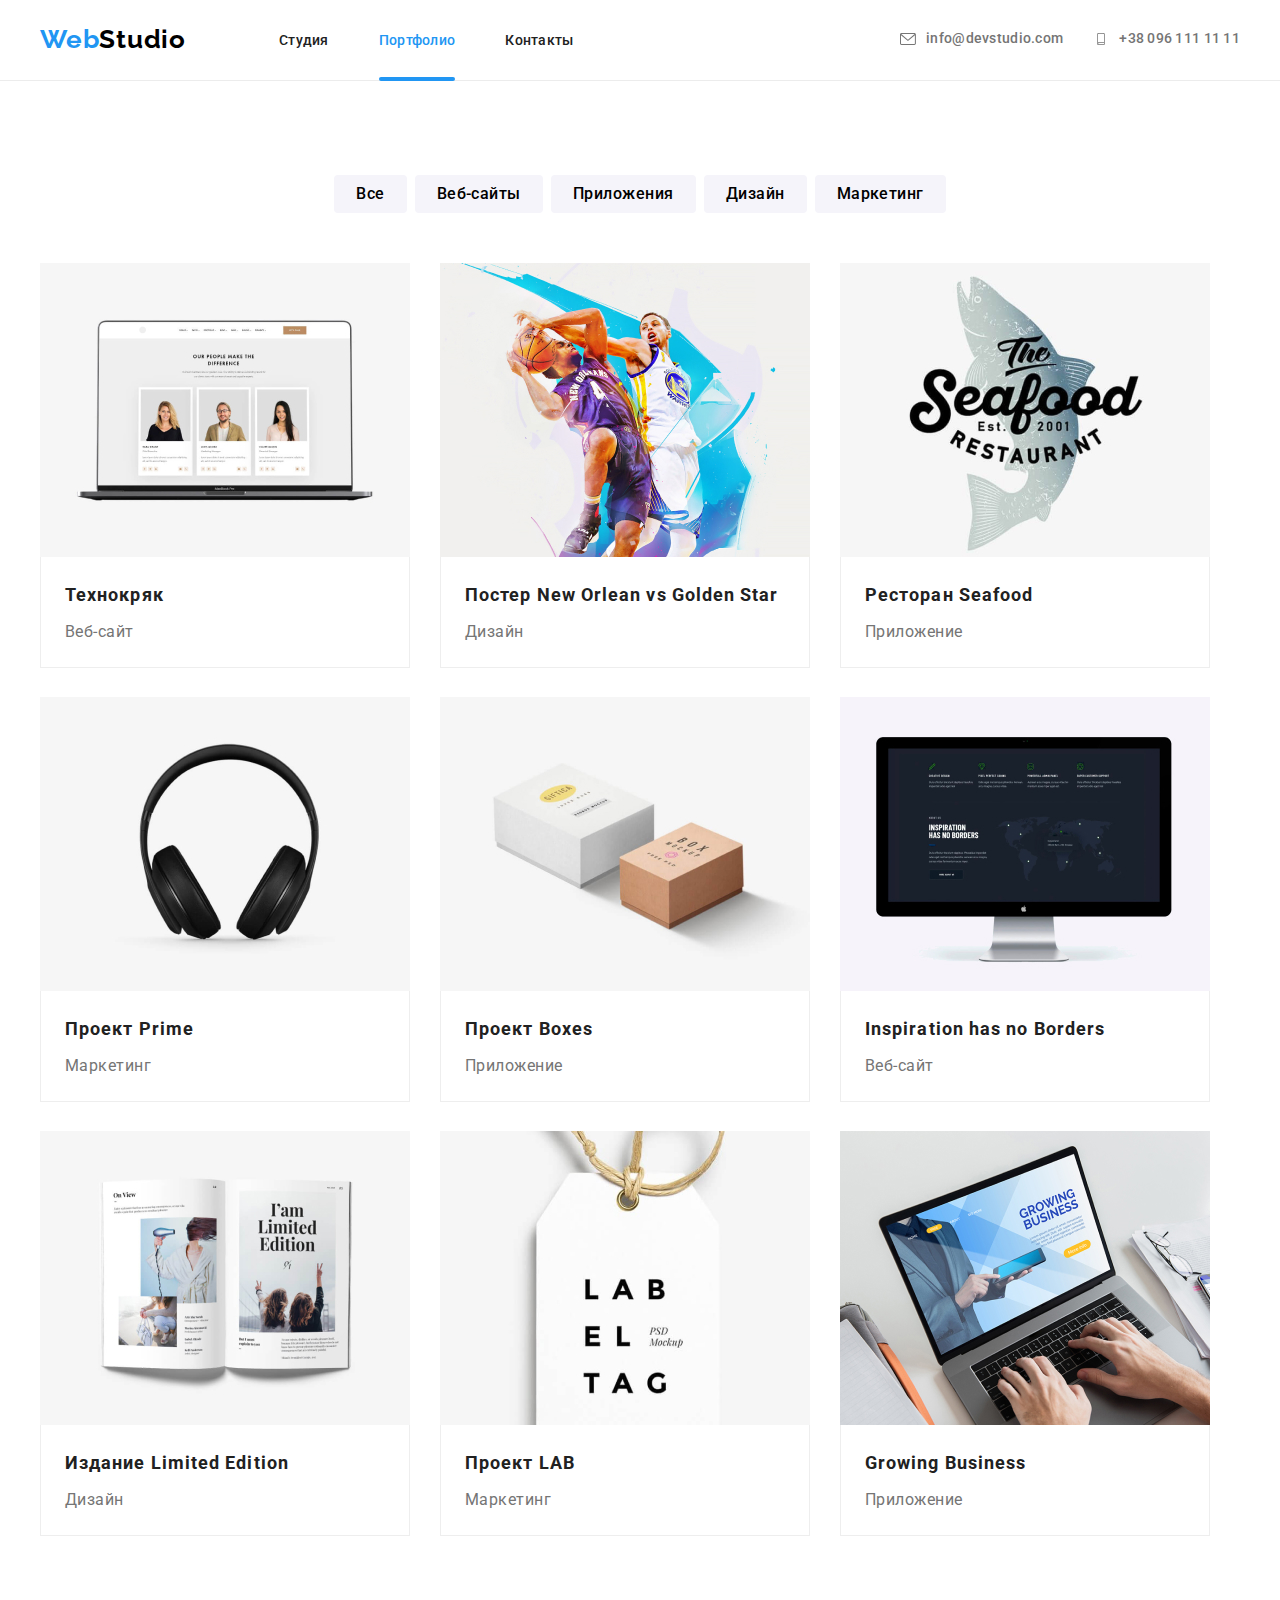
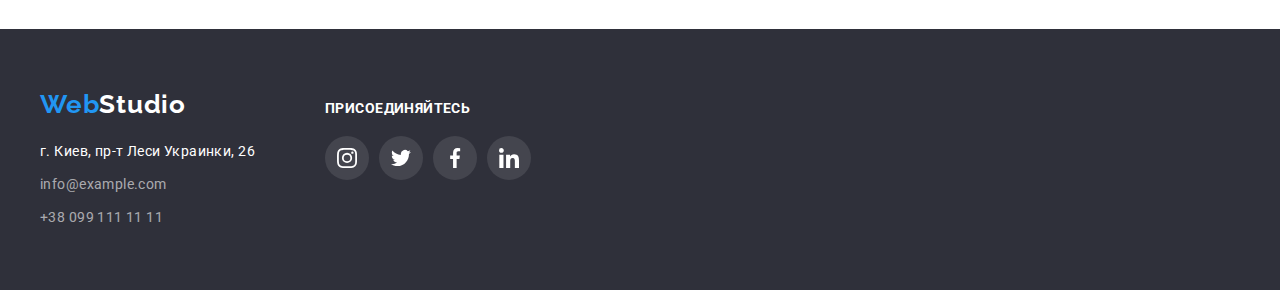
==== portfolio.html @ 54ebe290 "додала файли" ====
<!DOCTYPE html>
<html lang="ru">
<head>
  <meta charset="UTF-8">
  <meta http-equiv="X-UA-Compatible" content="IE=edge">
  <meta name="viewport" content="width=device-width, initial-scale=1.0">
  <title>WebStudio</title>
  <link rel="preconnect" href="https://fonts.googleapis.com">
  <link rel="preconnect" href="https://fonts.gstatic.com" crossorigin>
  <link href="https://fonts.googleapis.com/css2?family=Raleway:wght@700&family=Roboto:wght@400;500;700;900&display=swap"
    rel="stylesheet">
  <link rel="stylesheet" href="https://cdnjs.cloudflare.com/ajax/libs/modern-normalize/1.1.0/modern-normalize.min.css"
    integrity="sha512-wpPYUAdjBVSE4KJnH1VR1HeZfpl1ub8YT/NKx4PuQ5NmX2tKuGu6U/JRp5y+Y8XG2tV+wKQpNHVUX03MfMFn9Q=="
    crossorigin="anonymous" referrerpolicy="no-referrer" />
  <link rel="stylesheet" href="./css/styles.css">
</head>
<body>
  <header class="hdr">
    <div class="container hdr-nav-contact">
      <nav class="hdr-nav">
        <a class="logo" href="./index.html"><span>Web</span>Studio</a>
        <!-- Навігація на інші сторінки -->
        <ul class="site-nav list">
          <li class="item"><a class="link" href="./index.html">Студия</a></li>
          <li class="item"><a class="link current" href="./portfolio.html">Портфолио</a></li>
          <li class="item"><a class="link" href="">Контакты</a></li>
        </ul>
      </nav>
      <ul class="hdr-contact list">
        <li class="item">
          <a class="hdr-link mail" href="mailto:info@devstudio.com"><svg class="hdr-icon-mail">
              <use href="./images/icons/symbol-defs.svg#icon-envelope"></use>
            </svg>info@devstudio.com</a>
        </li>
        <li class="item">
          <a class="hdr-link tel" href="tel:+380961111111"><svg class="hdr-icon-tel">
              <use href="./images/icons/symbol-defs.svg#icon-smartphone"></use>
            </svg>+38 096 111 11 11</a>
        </li>
      </ul>
    </div>
  </header>
  <!-- Унікальний контент -->
<main>

<section class="portfolio-section">
  <div class="container">
  <h1 class="portf-title">Портфолио</h1>
  <ul class="buttons-portf list">
    <li class="item"><button class="btn-portf" type="button">Все</button></li>
    <li class="item"><button class="btn-portf" type="button">Веб-сайты</button></li>
    <li class="item"><button class="btn-portf" type="button">Приложения</button></li>
    <li class="item"><button class="btn-portf" type="button">Дизайн</button></li>
    <li class="item"><button class="btn-portf" type="button">Маркетинг</button></li>
  </ul>
  <ul class="portfolio-list list">
    <li class="item"><a href=""><div class="portf-thumb">
      <img class="portf-card" src="./images/portfolio/img.jpg" width="370" alt="Технокряк">
      <p class="portf-overlay">
        Ресурс предлагает комплексные предложения с разным уровнем функционала и сервисов. Все это позволит посетителю
        получить
        исчерпывающие сведения о компании или частном лице.
      </p>
    </div>
      <div class="card-border">
        <h2 class="portf-list-title" >Технокряк</h2>
      <p class="portf-list-text">Веб-сайт</p>
      </div></a>
    </li>
    <li class="item"><a href="">
      <div class="portf-thumb">
      <img class="portf-card" src="./images/portfolio/img1.jpg" width="370" alt="Постер New Orlean vs Golden Star">
      <p class="portf-overlay">
        Ресурс предлагает комплексные предложения с разным уровнем функционала и сервисов. Все это позволит посетителю получить
        исчерпывающие сведения о компании или частном лице.
      </p>
    </div>
      <div class="card-border">
      <h2 class="portf-list-title" >Постер New Orlean vs Golden Star</h2>
      <p class="portf-list-text">Дизайн</p>
    </div></a>
    </li>
    <li class="item"><a href=""><div class="portf-thumb">
      <img class="portf-card" src="./images/portfolio/img2.jpg" width="370" alt="Pесторан Seafood">
      <p class="portf-overlay">
        Ресурс предлагает комплексные предложения с разным уровнем функционала и сервисов. Все это позволит посетителю
        получить
        исчерпывающие сведения о компании или частном лице.
      </p>
    </div>
      <div class="card-border">
      <h2 class="portf-list-title" >Ресторан Seafood</h2>
      <p class="portf-list-text">Приложение</p>
    </div></a>
    </li>
    <li class="item"><a href=""><div class="portf-thumb">
      <img class="portf-card" src="./images/portfolio/img3.jpg" width="370" alt="Проект Prime">
      <p class="portf-overlay">
        Ресурс предлагает комплексные предложения с разным уровнем функционала и сервисов. Все это позволит посетителю
        получить
        исчерпывающие сведения о компании или частном лице.
      </p>
    </div>
      <div class="card-border">
      <h2 class="portf-list-title" >Проект Prime</h2>
      <p class="portf-list-text">Маркетинг</p>
    </div></a>
    </li>
    <li class="item"><a href=""><div class="portf-thumb">
      <img class="portf-card" src="./images/portfolio/img4.jpg" width="370" alt="Проект Boxes">
      <p class="portf-overlay">
        Ресурс предлагает комплексные предложения с разным уровнем функционала и сервисов. Все это позволит посетителю
        получить
        исчерпывающие сведения о компании или частном лице.
      </p>
    </div>
      <div class="card-border">
      <h2 class="portf-list-title" >Проект Boxes</h2>
      <p class="portf-list-text">Приложение</p>
    </div></a>
    </li>
    <li class="item"><a href=""><div class="portf-thumb">
      <img class="portf-card" src="./images/portfolio/img5.jpg" width="370" alt="Inspiration has no Borders">
      <p class="portf-overlay">
        Ресурс предлагает комплексные предложения с разным уровнем функционала и сервисов. Все это позволит посетителю
        получить
        исчерпывающие сведения о компании или частном лице.
      </p>
    </div>
      <div class="card-border">
      <h2 class="portf-list-title" >Inspiration has no Borders</h2>
      <p class="portf-list-text">Веб-сайт</p>
    </div></a>
    </li>
    <li class="item"><a href=""><div class="portf-thumb">
      <img class="portf-card" src="./images/portfolio/img6.jpg" width="370" alt="Издание Limited Edition">
      <p class="portf-overlay">
        Ресурс предлагает комплексные предложения с разным уровнем функционала и сервисов. Все это позволит посетителю
        получить
        исчерпывающие сведения о компании или частном лице.
      </p>
    </div>
      <div class="card-border">
      <h2 class="portf-list-title" >Издание Limited Edition</h2>
      <p class="portf-list-text">Дизайн</p>
    </div></a>
    </li>
    <li class="item"><a href=""><div class="portf-thumb">
      <img class="portf-card" src="./images/portfolio/img7.jpg" width="370" alt="Проект LAB">
      <p class="portf-overlay">
        Ресурс предлагает комплексные предложения с разным уровнем функционала и сервисов. Все это позволит посетителю
        получить
        исчерпывающие сведения о компании или частном лице.
      </p>
    </div>
      <div class="card-border">
      <h2 class="portf-list-title" >Проект LAB</h2>
      <p class="portf-list-text">Маркетинг</p>
    </div></a>
    </li>
    <li class="item"><a href=""><div class="portf-thumb">
      <img class="portf-card" src="./images/portfolio/img8.jpg" width="370" alt="Growing Business">
      <p class="portf-overlay">
        Ресурс предлагает комплексные предложения с разным уровнем функционала и сервисов. Все это позволит посетителю
        получить
        исчерпывающие сведения о компании или частном лице.
      </p>
    </div>
    <div class="card-border">
    <h2 class="portf-list-title" >Growing Business</h2>
    <p class="portf-list-text">Приложение</p>
  </div></a>
    </li>
  </ul>
  </div>
  </section>
</main>
<footer class="footer-box">
    <div class="container footer">
      <div class="adress-box">
        <!-- Копірайт -->
        <a class="logo-footer" href="./index.html"> <span>Web</span>Studio</a>
        <!-- Посилання на соцмережі -->
        <address>
          <ul class="contact list">
            <li><a class="contact-adres" href="https://goo.gl/maps/HZU3c6R3okZjk7ic6" target="_blank"
                rel="noopener noreferrer">г. Киев, пр-т Леси Украинки, 26</a></li>
            <li><a class="contact-mail" href="mailto:info@example.com">info@example.com</a></li>
            <li><a class="contact-tel" href="tel:+380991111111">+38 099 111 11 11</a></li>
          </ul>
        </address>
      </div>
      <!--LINK SOC  -->
      <div class="footer-link">
        <p class="footer-link-text">Присоединяйтесь</p>
        <ul class="footer-link-list list">
          <li class="footer-link-item">
            <a href="" class="footer-social">
              <svg class="footer-link-icon">
                <use href="./images/icons/symbol-defs.svg#icon-instagram"></use>
              </svg>
            </a>
          </li>
          <li class="footer-link-item">
            <a href="" class="footer-social">
              <svg class="footer-link-icon">
                <use href="./images/icons/symbol-defs.svg#icon-twitter"></use>
              </svg>
            </a>
          </li>
          <li class="footer-link-item">
            <a href="" class="footer-social">
              <svg class="footer-link-icon">
                <use href="./images/icons/symbol-defs.svg#icon-facebook"></use>
              </svg>
            </a>
          </li>
          <li class="footer-link-item">
            <a href="" class="footer-social">
              <svg class="footer-link-icon">
                <use href="./images/icons/symbol-defs.svg#icon-linkedin"></use>
              </svg>
            </a>
          </li>
        </ul>
      </div>
    </div>
</footer>
</body>
</html>
---- css/styles.css ----
:root {
  --primary-text-color: #757575;
  --title-color: #212121;
  --link-hover-color: #2196f3;
  --accent-color: #2196f3;
  --btn-color: #2196f3;
  --primary-bg-color: #2f303a;
  --bg-prioritet-color: #fff;
  --bg-another-color: #f5f4fa;
  --time-hover: 250ms;
  --time-function: cubic-bezier(0.4, 0, 0.2, 1);
}

body {
  margin: 0 0 0 0;
  font-family: Roboto, sans-serif;
  background: #fff;
  color: var(--primary-text-color);
  font-size: 14px;
  line-height: 1.33;
}

/* Нижче буде скидування стилів для тегів */
p,
h1,
h2,
h3,
h4,
h5,
h6 {
  margin: 0;
}

ul,
ol {
  margin: 0;
  padding: 0;
}

a {
  text-decoration: none;
}

button {
  cursor: pointer;
}

address {
  font-style: normal;
}

.container {
  width: 1200px;
  margin: 0 auto;
  padding-left: 15px;
  padding-right: 15px;
}

/* контейнерів може бути декілька, якщо секції різної ширини */

.list {
  padding-top: 0;
  padding-bottom: 0;
  padding-right: 0;
  padding-left: 0;
  margin-top: 0;
  margin-bottom: 0;
  margin-left: 0;
  margin-right: 0;
  list-style: none;
}

/* скидує стилі списків */

.visually-hidden {
  position: absolute;
  width: 1px;
  height: 1px;
  margin: -1px;
  border: 0;
  padding: 0;

  white-space: nowrap;
  clip-path: inset(100%);
  clip: rect(0 0 0 0);
  overflow: hidden;
}
/* приховує елементи без втрати семантики */

/* ========HEADER======= */

.hdr {
  /* position: sticky;
top: 0; */
  background-color: var(--bg-prioritet-color);
  border-bottom: 1px solid #ececec;
}

.hdr-nav-contact {
  display: flex;
  align-items: center;
  justify-content: space-between;
}

.hdr-nav {
  display: flex;
  align-items: center;
}

.logo {
  font-family: 'Raleway', sans-serif;
  font-weight: 700;
  font-size: 26px;
  line-height: 1.19;
  letter-spacing: 0.03em;
  color: black;
  text-decoration: none;
  padding-top: 24px;
  padding-bottom: 25px;

  transition-property: color;
  transition-duration: var(--time-hover);
  transition-timing-function: var(--time-function);
}

.logo span {
  color: var(--accent-color);
}


.logo:hover,
.logo:focus {
  color: var(--link-hover-color);
}

/* site-nav */

.site-nav {
  display: flex;
  margin-left: 93px;
  gap: 50px;
}

/* .site-nav .item:not(:last-child){
  margin-right: 50px;
} */

/* .site-nav .item + .item{
  margin-left: 50px;
} */

.site-nav-list {
  display: flex;
  margin-right: 305px;
}

.site-nav .link {
  padding-top: 32px;
  padding-bottom: 32px;

  color: #212121;
  font-style: normal;
  font-weight: 500;
  font-size: 14px;
  line-height: 1.1;
  letter-spacing: 0.02em;
  text-decoration: none;

  transition-property: color;
  transition-duration: var(--time-hover);
  transition-timing-function: var(--time-function);
}

.link.current {
  position: relative;
  color: var(--accent-color);
}

.link.current::after {
  position: absolute;
  bottom: -1px;
  left: 0;
  content: '';

  min-width: 100%;
  height: 4px;
  border: none;

  background-color: var(--accent-color);
  outline: 2px;
  border-radius: 2px;
}

.site-nav .link:hover,
.site-nav .link:focus {
  color: var(--link-hover-color);
}

.hdr-contact.list {
  display: flex;
  justify-content: end;
  gap: 30px;
}

.hdr-contact .item {
  display: flex;
  align-items: center;
  justify-content: center;
}

.hdr-contact .hdr-link {
  display: flex;
  align-items: center;
  padding-top: 24px;
  padding-bottom: 25px;
  color: var(--primary-text-color);
  text-decoration: none;
  font-style: normal;
  font-weight: 500;
  font-size: 14px;
  line-height: 1.14;
  letter-spacing: 0.02em;

  transition-property: color;
  transition-duration: var(--time-hover);
  transition-timing-function: var(--time-function);
}

.hdr-contact .hdr-link:hover,
.hdr-contact .hdr-link:focus,
.hdr-contact .hdr-link:hover .hdr-icon-mail,
.hdr-contact .hdr-link:hover .hdr-icon-tel,
.hdr-contact .hdr-link:focus .hdr-icon-mail,
.hdr-contact .hdr-link:focus .hdr-icon-tel {
  color: var(--accent-color);
  fill: var(--accent-color);
}

.hdr-icon-mail {
  width: 16px;
  height: 12px;
  margin-right: 10px;
  fill: rgba(117, 117, 117, 1);

  transition-property: fill;
  transition-duration: var(--time-hover);
  transition-timing-function: var(--time-function);
}

.hdr-icon-tel {
  width: 16px;
  height: 12px;
  margin-right: 10px;
  fill: rgba(117, 117, 117, 1);

  transition-property: fill;
  transition-duration: var(--time-hover);
  transition-timing-function: var(--time-function);
}

/* ========ORDER======= */
/* Эффективные решения для вашего бизнеса */

section.hero {
  padding-top: 200px;
  padding-bottom: 200px;
  align-items: center;
  text-align: center;
  background-color: var(--primary-bg-color);
  background-image: linear-gradient(to right, rgba(47, 48, 58, 0.4), rgba(47, 48, 58, 0.4)),
    url(../images/hero-bg.jpg);
  background-repeat: no-repeat;
  background-position: center;
}

.section-title {
  color: var(--title-color);
}
.section-title.hero {
  margin-top: 0;
  margin-bottom: 30px;
  margin-left: auto;
  margin-right: auto;
  width: 696px;
  height: 120px;

  font-weight: 900;
  font-size: 44px;
  line-height: 1.36;
  letter-spacing: 0.06em;
  text-transform: uppercase;
  color: #fff;
}

.btn-order {
  display: flex;
  justify-content: center;
  align-items: center;
  min-width: 200px;
  height: 50px;
  margin-right: 484px;
  margin-left: 484px;

  border-radius: 4px;
  border: transparent;
  background: var(--btn-color);
  box-shadow: 0px 4px 4px rgba(0, 0, 0, 0.15);
  font-family: inherit;
  font-weight: 700;
  font-size: 16px;
  line-height: 1.87;
  letter-spacing: 0.06em;

  cursor: pointer;
  color: #ffffff;
}

/* ======FEATURES===== */
/* features Особенности*/
.feature {
  padding-top: 94px;
  padding-bottom: 94px;
  padding-left: 0;
  padding-right: 0;
  background-color: var(--bg-color-wite);
}

.feature-list {
  display: flex;
  gap: 30px;
}

.feature-list .item {
  max-width: 270px;
}

.feature-list .item p {
  line-height: 1.71;
  letter-spacing: 0.03em;
}

/* .feature-list .item + .item{
  margin-left: 30px;
} */

.item-icon {
  display: flex;
  align-items: center;
  justify-content: center;
  width: 270px;
  height: 120px;
  margin-bottom: 30px;
  background-color: var(--bg-another-color);
  border-radius: 4px;
}

.feature-icon {
  width: 70px;
  height: 70px;
}

.feature-list .title {
  margin-bottom: 10px;
  color: var(--title-color);
  font-weight: 700;
  font-size: 14px;
  line-height: 1.14;
  letter-spacing: 0.03em;
  text-transform: uppercase;
}

/* =======WORK======== */
/* ЧЕМ МЫ ЗАНИМАЕМСЯ */

.section.work {
  background-color: var(--bg-color-wite);
  padding-bottom: 94px;
}

.work-list {
  position: relative;
  display: flex;
  gap: 30px;
}

.work-img {
  display: block;
}

.work-text-position {
  position: absolute;
  bottom: 0;
  display: flex;
  justify-content: center;
  align-items: center;
  width: 370px;
  height: 70px;
  background-color: rgba(47, 48, 58, 0.8);

  font-weight: 700;
  font-size: 14px;
  line-height: 1.14px;
  text-align: center;
  letter-spacing: 0.03em;
  text-transform: uppercase;
  color: #ffffff;
}


/* =======TEAM======= */
/* Наша команда */

.section.team {
  padding-top: 94px;
  padding-bottom: 94px;
  background-color: var(--bg-another-color);
}

.section-title.work,
.section-title.team,
.section-title.clients {
  margin-top: 0;
  margin-bottom: 50px;
  font-weight: 700;
  font-size: 36px;
  line-height: 1.15;
  text-align: center;
  letter-spacing: 0.03em;
}

.team-list {
  display: flex;
  gap: 30px;
}

.team-list .item {
  background-color: #fff;
  box-shadow: 0px 1px 3px rgba(0, 0, 0, 0.12), 0px 1px 1px rgba(0, 0, 0, 0.14),
    0px 2px 1px rgba(0, 0, 0, 0.2);
  border-radius: 0px 0px 4px 4px;
}

.team-card {
  display: block;
}

.title-team-card {
  margin-bottom: 10px;
  font-weight: 500;
  font-size: 16px;
  text-align: center;
  line-height: 1.19;
  letter-spacing: 0.03em;
  color: var(--title-color);
}

.team-text {
  margin-bottom: 16px;
  font-size: 16px;
  line-height: 1.19;
  text-align: center;
  letter-spacing: 0.03em;

  color: var(--primary-text-color);
}

.team-title-text {
  padding-top: 30px;
  padding-bottom: 30px;
}

.team-link-list {
  display: flex;
  justify-content: center;
  gap: 10px;
}

.social {
  display: flex;
  align-items: center;
  justify-content: center;
  width: 44px;
  height: 44px;
  fill: rgba(175, 177, 184, 1);
  border-radius: 50%;

  transition-property: background-color;
  transition-duration: var(--time-hover);
  transition-timing-function: var(--time-function);
}

.link-icon {
  width: 20px;
  height: 20px;
  padding: 0;

  transition-property: fill;
  transition-duration: var(--time-hover);
  transition-timing-function: var(--time-function);
}

.social:hover,
.social:focus {
  background-color: var(--accent-color);
  fill: #ffffff;
}

/* =====CLIENTS=== */
/* Постоянные клиетны */
s.ection-title.clients {
  margin-bottom: 50px;
}

.section.clients {
  padding-top: 94px;
  padding-bottom: 94px;
}

.clients-list {
  display: flex;
  justify-content: center;
  gap: 30px;
}

.clients-link {
  display: flex;
  width: 170px;
  height: 92px;
  border: 1px solid #afb1b8;
  border-radius: 4px;
  align-items: center;
  justify-content: center;

  transition-property: border-color;
  transition-duration: var(--time-hover);
  transition-timing-function: var(--time-function);
}

.clients-link:hover .clients-icon,
.clients-link:focus .clients-icon {
  fill: var(--accent-color);
}

.clients-link:hover,
.clients-link:focus {
  border: 1px solid var(--accent-color);
}

.clients-icon {
  width: 106px;
  height: 60px;
  fill: #afb1b8;

  transition-property: fill;
  transition-duration: var(--time-hover);
  transition-timing-function: var(--time-function);
}

/*========FOOTER========*/
.container.footer {
  display: flex;
  align-items: baseline;
}

.footer-box {
  padding-top: 60px;
  padding-bottom: 60px;
  background-color: var(--primary-bg-color);
}

.adres-box {
  display: flex;
}

.logo-footer {
  display: block;
  margin-bottom: 20px;

  font-family: 'Raleway';
  font-weight: 700;
  font-size: 26px;
  line-height: 1.19;
  letter-spacing: 0.03em;
  color: #fff;
  text-decoration: none;

  transition-property: color;
  transition-duration: var(--time-hover);
  transition-timing-function: var(--time-function);
}

.logo-footer span {
  color: var(--accent-color);
}

.logo-footer:hover,
.logo-footer:focus {
  color: var(--link-hover-color);
}

.contact-adres {
  display: inline-block;
  margin-bottom: 9px;
  font-style: normal;
  font-size: 14px;
  line-height: 1.71;
  letter-spacing: 0.03em;
  text-decoration: none;
  color: #ffffff;

  transition-property: color;
  transition-duration: var(--time-hover);
  transition-timing-function: var(--time-function);
}

.contact-mail {
  display: block;
  margin-bottom: 9px;
}

.contact-tel {
  display: block;
}

.contact-mail,
.contact-tel {
  color: rgba(255, 255, 255, 0.6);
  font-style: normal;
  font-size: 14px;
  line-height: 1.71;
  letter-spacing: 0.03em;
  text-decoration: none;

  transition-property: color;
  transition-duration: var(--time-hover);
  transition-timing-function: var(--time-function);
}

.contact-adres:hover,
.contact-mail:hover,
.contact-tel:hover {
  color: var(--link-hover-color);
}

.contact-adres:focus,
.contact-mail:focus,
.contact-tel:focus {
  color: var(--link-hover-color);
}

.footer-link {
  margin-left: 70px;
}

.footer-link-text {
  margin-bottom: 20px;
  font-weight: 700;
  font-size: 14px;
  line-height: 16px;
  letter-spacing: 0.03em;
  text-transform: uppercase;

  color: #ffffff;
}

.footer-link-list {
  display: flex;
  gap: 10px;
}

.footer-social {
  display: flex;
  align-items: center;
  justify-content: center;
  width: 44px;
  height: 44px;
  border-radius: 50%;
  background-color: rgba(255, 255, 255, 0.1);
  fill: var(--bg-prioritet-color);

  transition-property: background-color;
  transition-duration: var(--time-hover);
  transition-timing-function: var(--time-function);
}

.footer-social:hover,
.footer-social:focus {
  background-color: var(--accent-color);
}

.footer-link-icon {
  width: 20px;
  height: 20px;
}

/* ======MODAL====== */

.backdrop {
  position: fixed;
  top: 0;
  right: 0;
  left: 0;
  bottom: 0;
  background-color: rgba(0, 0, 0, 0.2);

  opacity: 1;
  transition: opacity var(--time-hover) var(--time-function);
}

.backdrop.is-hidden {
  opacity: 0;
  pointer-events: none;
}

.backdrop.is-hidden .modal{
  transform: translate(-50%, -50%) scale(1.3);

}

.modal {
  position: absolute;
  top: 50%;
  left: 50%;
  height: 581px;
  width: 528px;

  background-color: #fff;
  box-shadow: 0px 1px 3px rgba(0, 0, 0, 0.12), 0px 1px 1px rgba(0, 0, 0, 0.14),
    0px 2px 1px rgba(0, 0, 0, 0.2);
  border-radius: 4px;

  transform: translate(-50%, -50%) scale(1);
  transition: var(--time-hover) var(--time-function);
}

.btn-modal-close {
  position: absolute;
  top: 8px;
  right: 8px;

  display: flex;
  justify-content: center;
  align-items: center;
  width: 30px;
  height: 30px;

  cursor: pointer;

  background-color: transparent;
  border: 1px solid rgba(0, 0, 0, 0.1);
  border-radius: 50%;
}

.btn-modal-close:hover .icon-close{
  fill: var(--accent-color);
}

.icon-close {
  width: 11px;
  height: 11px;
  fill: #000;

    transition-property: fill;
  transition-duration: var(--time-hover);
  transition-timing-function: var(--time-function);
}

/* ================= */
/* PORTFOLIO STYLES */
/* ================= */

.portfolio-section {
  padding-top: 94px;
  padding-bottom: 94px;
}

.portf-title {
  font-size: 0;
}

/* ===СПИСОК КНОПОК=== */

.buttons-portf.list {
  display: flex;
  margin-bottom: 50px;
  justify-content: center;
  gap: 8px;
}

.btn-portf {
  padding-top: 6px;
  padding-bottom: 6px;
  padding-right: 22px;
  padding-left: 22px;
  height: 38px;
  background: #f5f4fa;
  border: none;
  border-radius: 4px;

  font-family: inherit;
  font-weight: 500;
  font-size: 16px;
  line-height: 1.62;
  text-align: center;
  letter-spacing: 0.03em;
  cursor: pointer;

  transition-property: background-color, color;
  transition-duration: var(--time-hover);
  transition-timing-function: var(--time-function);
}

.btn-portf:hover,
.btn-portf:focus {
  background: var(--link-hover-color);
  box-shadow: 0px 3px 1px rgba(0, 0, 0, 0.1), 0px 1px 2px rgba(0, 0, 0, 0.08),
    0px 2px 2px rgba(0, 0, 0, 0.12);
  color: #ffffff;
}

/*===ПОРТФОЛІО РОБІТ=== */

.portfolio-list .item {
 
  width: 370px;
  height: 404px;

  transition-property: box-shadow;
  transition-duration: var(--time-hover);
  transition-timing-function: var(--time-function);
}

.portfolio-list {
  display: flex;
  flex-wrap: wrap;
  gap: 30px;
}

.portf-thumb {
  position: relative;
  overflow: hidden;
}

.portf-overlay {
  position: absolute;
  top: 0;
  left: 0;

  padding: 63px 24px;

  width: 100%;
  height: 100%;
  background-color: rgba(33, 150, 243, 0.9);

  font-weight: 400;
  font-size: 18px;
  line-height: 1.56;
  letter-spacing: 0.03em;
  color: #ffffff;

transform: translateY(100%);
transition: transform var(--time-hover) var(--time-function);
}

.portfolio-list .item:hover{
  box-shadow: 0px 1px 1px rgba(0, 0, 0, 0.12), 0px 4px 4px rgba(0, 0, 0, 0.06),
    1px 4px 6px rgba(0, 0, 0, 0.16);
  cursor: pointer;
}

.portfolio-list .item:hover .portf-overlay{
  transform: translateY(0);
}

.portfolio-list .item:focus .portf-overlay{
   transform: translateY(0);
}

.portf-card {
  display: block;
}


.portf-list-title {
  margin-bottom: 4px;

  font-weight: 700;
  font-size: 18px;
  line-height: 2;
  letter-spacing: 0.06em;
  color: var(--title-color);
}

.portf-list-text {
  font-size: 16px;
  line-height: 1.88;
  letter-spacing: 0.03em;
  color: var(--primary-text-color);
}

.card-border {
  padding-top: 20px;
  padding-bottom: 20px;
  padding-left: 24px;
  padding-right: 24px;
  margin: 0;
  border-left: 1px solid #eeeeee;
  border-right: 1px solid #eeeeee;
  border-bottom: 1px solid #eeeeee;
}

/*
колір основного тексту #212121
колір h1 #FFFFFF
колір web #2196F3
колір p, mail tel (header) #757575
колір background #2F303A
колір background наша команда #F5F4FA ;
колір*/

/* ФОРМУЛА від ширини відняти суму зазорів, поділити на кількість елементів в рядку і забрати у останніх марджин */

/* .portfolio-list .item:nth-child(3n){
  margin-right: 0;
} */
/* .portfolio-list .item:nth-last-child(-n+3){
margin-bottom: 0;
} */

/* ЧАС АНІМАЦІЇ І КУБІК 
час 250ms
cubic-bezier(0.4, 0, 0.2, 1)
*/
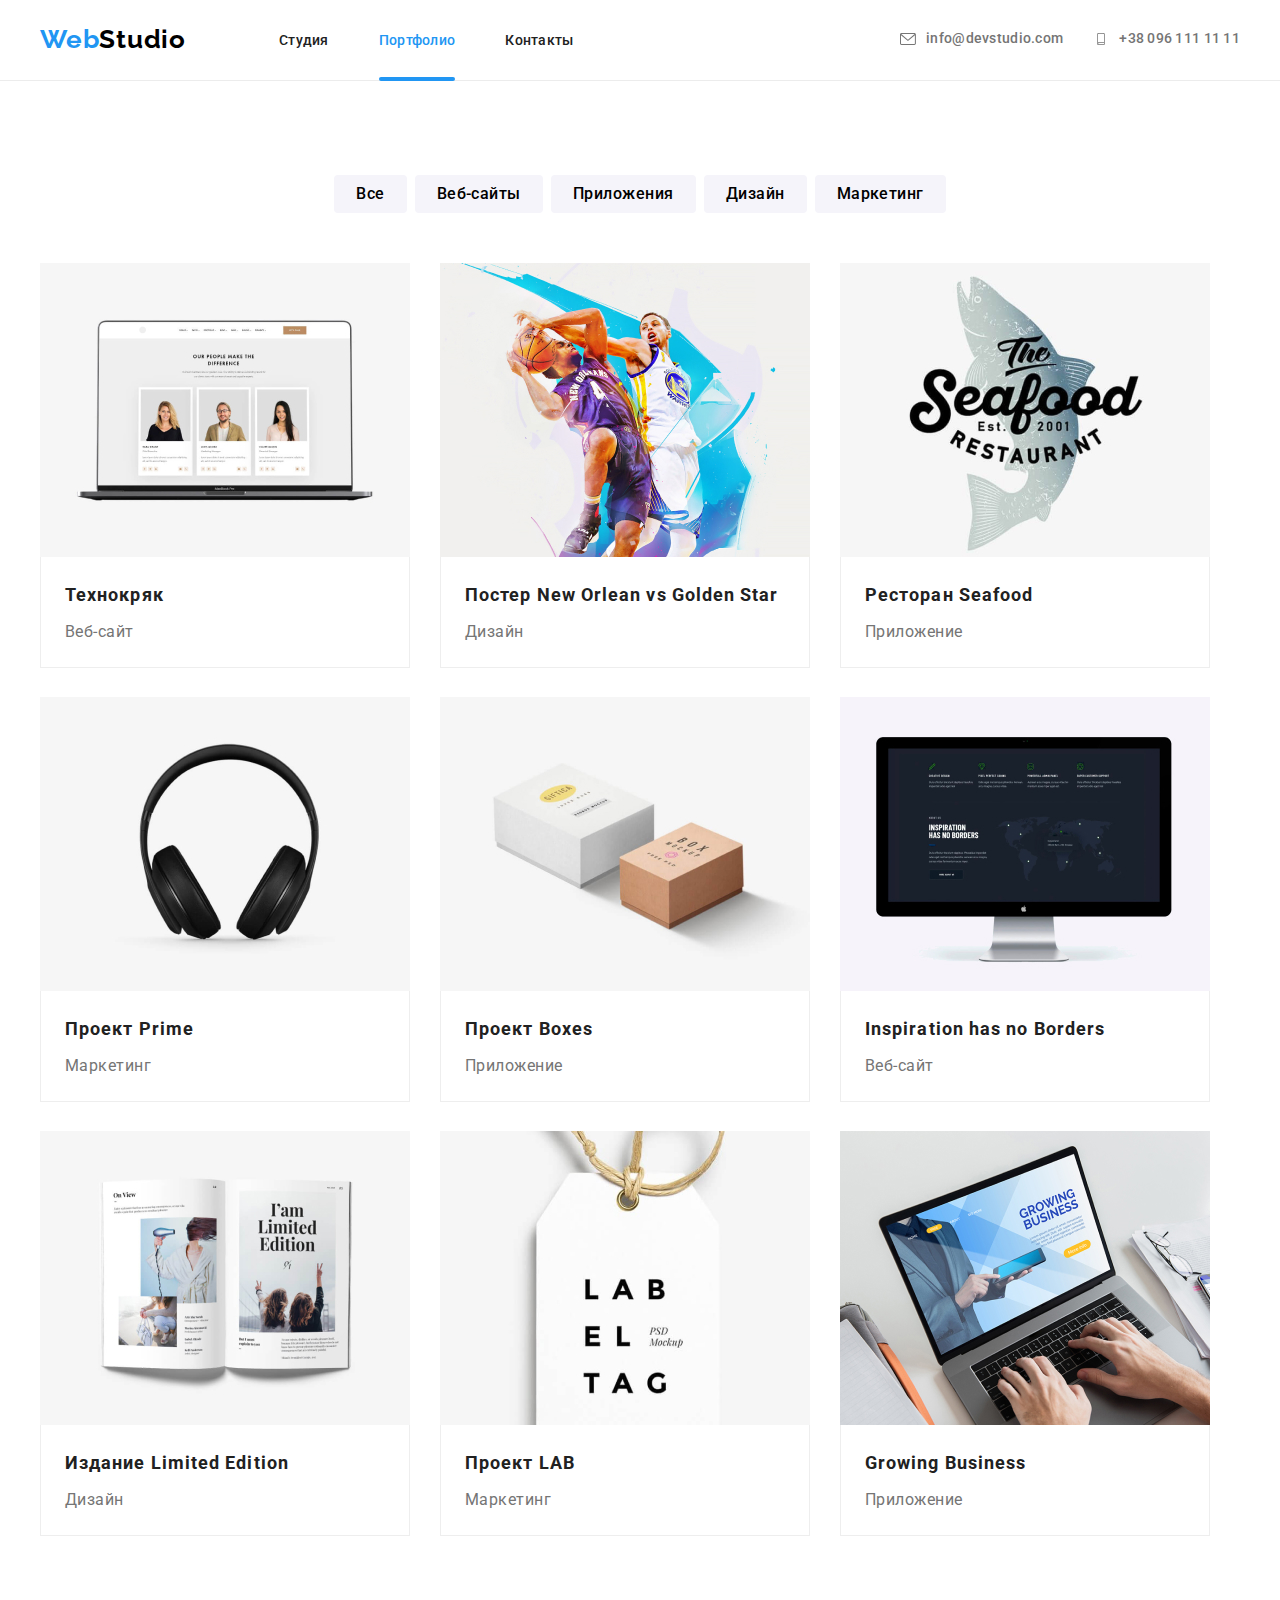
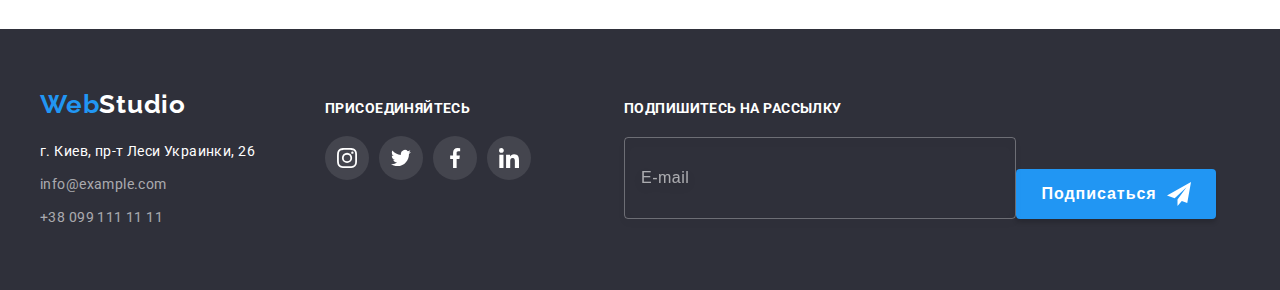
==== commit 3dcba036: "чекбокс через бекграунд" ====
--- a/portfolio.html
+++ b/portfolio.html
@@ -224,6 +224,18 @@
           </li>
         </ul>
       </div>
+            <!-- ФОРМА ФУТЕР -->
+            
+            <form class="form-sumbit">
+              <div class="sumbit-label-input"><label for="user-email-footer">Подпишитесь на рассылку</label>
+                <input type="email" name="user-email-footer" id="user-email-footer" placeholder="E-mail">
+              </div>
+              <div class="footer-btn">
+                <button type="submit" class="footer-form-btn">Подписаться<svg class="form-icon-send">
+                    <use href="./images/icons/symbol-defs.svg#icon-send"></use>
+                  </svg></button>
+              </div>
+            </form>
     </div>
 </footer>
 </body>
--- a/css/styles.css
+++ b/css/styles.css
@@ -49,6 +49,10 @@
   font-style: normal;
 }
 
+textarea {
+  resize: none;
+}
+
 .container {
   width: 1200px;
   margin: 0 auto;
@@ -127,7 +131,6 @@
   color: var(--accent-color);
 }
 
-
 .logo:hover,
 .logo:focus {
   color: var(--link-hover-color);
@@ -406,7 +409,6 @@
   color: #ffffff;
 }
 
-
 /* =======TEAM======= */
 /* Наша команда */
 
@@ -693,6 +695,84 @@
   height: 20px;
 }
 
+.form-sumbit {
+  display: flex;
+  justify-content: space-between;
+  width: 570px;
+  margin-left: 93px;
+}
+
+.sumbit-label-input {
+  display: flex;
+  flex-direction: column;
+}
+
+.sumbit-label-input input {
+  padding: 15px 16px;
+
+  width: 358px;
+  height: 50px;
+
+  background-color: transparent;
+  border: 1px solid rgba(255, 255, 255, 0.3);
+  border-radius: 4px;
+  filter: drop-shadow(0px 4px 4px rgba(0, 0, 0, 0.15));
+
+  font-size: 16px;
+  line-height: 1.25;
+  letter-spacing: 0.03em;
+  color: rgba(255, 255, 255, 0.6);
+}
+
+.sumbit-label-input input::placeholder {
+  font-size: 16px;
+  line-height: 1.25;
+  letter-spacing: 0.03em;
+  color: rgba(255, 255, 255, 0.6);
+}
+
+.sumbit-label-input label {
+  margin-bottom: 20px;
+
+  font-weight: 700;
+  font-size: 14px;
+  line-height: 1.14;
+  letter-spacing: 0.03em;
+  text-transform: uppercase;
+  color: #ffffff;
+}
+
+.footer-btn {
+  display: flex;
+  justify-content: center;
+  align-items: flex-end;
+}
+
+.footer-form-btn {
+  display: flex;
+  justify-content: center;
+  align-items: center;
+  width: 200px;
+  height: 50px;
+
+  background-color: var(--accent-color);
+  box-shadow: 0px 4px 4px rgba(0, 0, 0, 0.15);
+  border-radius: 4px;
+  border-color: transparent;
+
+  font-weight: 700;
+  font-size: 16px;
+  line-height: 1.88;
+  letter-spacing: 0.06em;
+  color: #ffffff;
+}
+
+.form-icon-send {
+  margin-left: 10px;
+  width: 24px;
+  height: 24px;
+}
+
 /* ======MODAL====== */
 
 .backdrop {
@@ -712,9 +792,8 @@
   pointer-events: none;
 }
 
-.backdrop.is-hidden .modal{
+.backdrop.is-hidden .modal {
   transform: translate(-50%, -50%) scale(1.3);
-
 }
 
 .modal {
@@ -724,6 +803,10 @@
   height: 581px;
   width: 528px;
 
+  display: flex;
+  justify-content: center;
+  align-items: center;
+
   background-color: #fff;
   box-shadow: 0px 1px 3px rgba(0, 0, 0, 0.12), 0px 1px 1px rgba(0, 0, 0, 0.14),
     0px 2px 1px rgba(0, 0, 0, 0.2);
@@ -751,7 +834,7 @@
   border-radius: 50%;
 }
 
-.btn-modal-close:hover .icon-close{
+.btn-modal-close:hover .icon-close {
   fill: var(--accent-color);
 }
 
@@ -760,9 +843,196 @@
   height: 11px;
   fill: #000;
 
-    transition-property: fill;
-  transition-duration: var(--time-hover);
-  transition-timing-function: var(--time-function);
+  transition-property: fill;
+  transition-duration: var(--time-hover);
+  transition-timing-function: var(--time-function);
+}
+
+.modal-title {
+  margin-bottom: 12px;
+
+  font-weight: 700;
+  font-size: 20px;
+  line-height: 1.15;
+  text-align: center;
+  letter-spacing: 0.03em;
+  color: var(--title-color);
+}
+
+.modal-form {
+  text-align: start;
+}
+
+.form-field {
+  position: relative;
+  display: flex;
+  flex-direction: column;
+}
+
+.form-field label {
+  margin-bottom: 4px;
+}
+
+.input-field {
+  border: 1px solid rgba(33, 33, 33, 0.2);
+  border-radius: 4px;
+
+  cursor: pointer;
+
+  font-size: 12px;
+  line-height: 1.17;
+  letter-spacing: 0.01em;
+  color: var(--primary-text-color);
+}
+
+.input-field.comment {
+  margin-bottom: 20px;
+  padding: 16px;
+  height: 120px;
+
+  font-size: 12px;
+  line-height: 1.17;
+  letter-spacing: 0.01em;
+  color: var(--primary-text-color);
+
+  transition-property: outline-color;
+  transition-duration: var(--time-hover);
+  transition-timing-function: var(--time-function);
+}
+
+.input-field.comment::placeholder {
+  font-size: 14px;
+  line-height: 1.14;
+  letter-spacing: 0.01em;
+  color: rgba(117, 117, 117, 0.5);
+}
+
+.input-field.comment:focus {
+  outline: 1px solid var(--accent-color);
+}
+
+.input-field.name,
+.input-field.tel,
+.input-field.mail {
+  height: 40px;
+  margin-bottom: 10px;
+  padding: 10px 42px;
+
+  transition-property: outline-color;
+  transition-duration: var(--time-hover);
+  transition-timing-function: var(--time-function);
+}
+
+.modal-form-icon {
+  position: absolute;
+  top: 33px;
+  left: 15px;
+
+  display: inline-block;
+  width: 18px;
+  height: 18px;
+  background-color: transparent;
+
+  transition-property: fill;
+  transition-duration: var(--time-hover);
+  transition-timing-function: var(--time-function);
+}
+
+.input-field.name:focus ~ .modal-form-icon,
+.input-field.tel:focus ~ .modal-form-icon,
+.input-field.mail:focus ~ .modal-form-icon {
+  fill: var(--accent-color);
+}
+
+.input-field.name:focus,
+.input-field.tel:focus,
+.input-field.mail:focus {
+  outline: 1px solid var(--accent-color);
+}
+
+.form-checkbox {
+  position: relative;
+  display: flex;
+  justify-content: center;
+  align-items: center;
+  text-align: center;
+  margin-bottom: 30px;
+  cursor: pointer;
+}
+
+.checkbox-label {
+  display: flex;
+  align-items: center;
+  padding-left: 24px;
+}
+
+.checkbox-input {
+  position: absolute;
+  width: 1px;
+  height: 1px;
+  margin: -1px;
+  border: 0;
+  padding: 0;
+
+  white-space: nowrap;
+  clip-path: inset(100%);
+  clip: rect(0 0 0 0);
+  overflow: hidden;
+}
+
+.check-box {
+  position: absolute;
+  width: 16px;
+  height: 15px;
+  margin-left: -24px;
+  background-image: url(../images/icons/square.svg);
+}
+
+.checkbox-input:checked + .check-box {
+  background-image: url(../images/icons/check.svg);
+  background-color: var(--accent-color);
+  border-radius: 2px;
+  background-repeat: no-repeat;
+  background-position: 50% 50%;
+}
+
+.modal-checkbox {
+  display: block;
+  font-size: 14px;
+  line-height: 1.71;
+  letter-spacing: 0.03em;
+}
+
+.link-contract {
+  font-size: 14px;
+  line-height: 1.71;
+  letter-spacing: 0.03em;
+  text-decoration-line: underline;
+  color: var(--accent-color);
+}
+
+.btn-form-send {
+  display: flex;
+  justify-content: center;
+  align-items: center;
+}
+
+.modal-btn-send {
+  padding: 0;
+
+  width: 200px;
+  height: 50px;
+
+  background-color: var(--accent-color);
+  box-shadow: 0px 4px 4px rgba(0, 0, 0, 0.15);
+  border-radius: 4px;
+  border: transparent;
+
+  font-weight: 700;
+  font-size: 16px;
+  line-height: 1.88;
+  letter-spacing: 0.06em;
+  color: #ffffff;
 }
 
 /* ================= */
@@ -821,7 +1091,6 @@
 /*===ПОРТФОЛІО РОБІТ=== */
 
 .portfolio-list .item {
- 
   width: 370px;
   height: 404px;
 
@@ -858,28 +1127,27 @@
   letter-spacing: 0.03em;
   color: #ffffff;
 
-transform: translateY(100%);
-transition: transform var(--time-hover) var(--time-function);
-}
-
-.portfolio-list .item:hover{
+  transform: translateY(100%);
+  transition: transform var(--time-hover) var(--time-function);
+}
+
+.portfolio-list .item:hover {
   box-shadow: 0px 1px 1px rgba(0, 0, 0, 0.12), 0px 4px 4px rgba(0, 0, 0, 0.06),
     1px 4px 6px rgba(0, 0, 0, 0.16);
   cursor: pointer;
 }
 
-.portfolio-list .item:hover .portf-overlay{
+.portfolio-list .item:hover .portf-overlay {
   transform: translateY(0);
 }
 
-.portfolio-list .item:focus .portf-overlay{
-   transform: translateY(0);
+.portfolio-list .item:focus .portf-overlay {
+  transform: translateY(0);
 }
 
 .portf-card {
   display: block;
 }
-
 
 .portf-list-title {
   margin-bottom: 4px;
